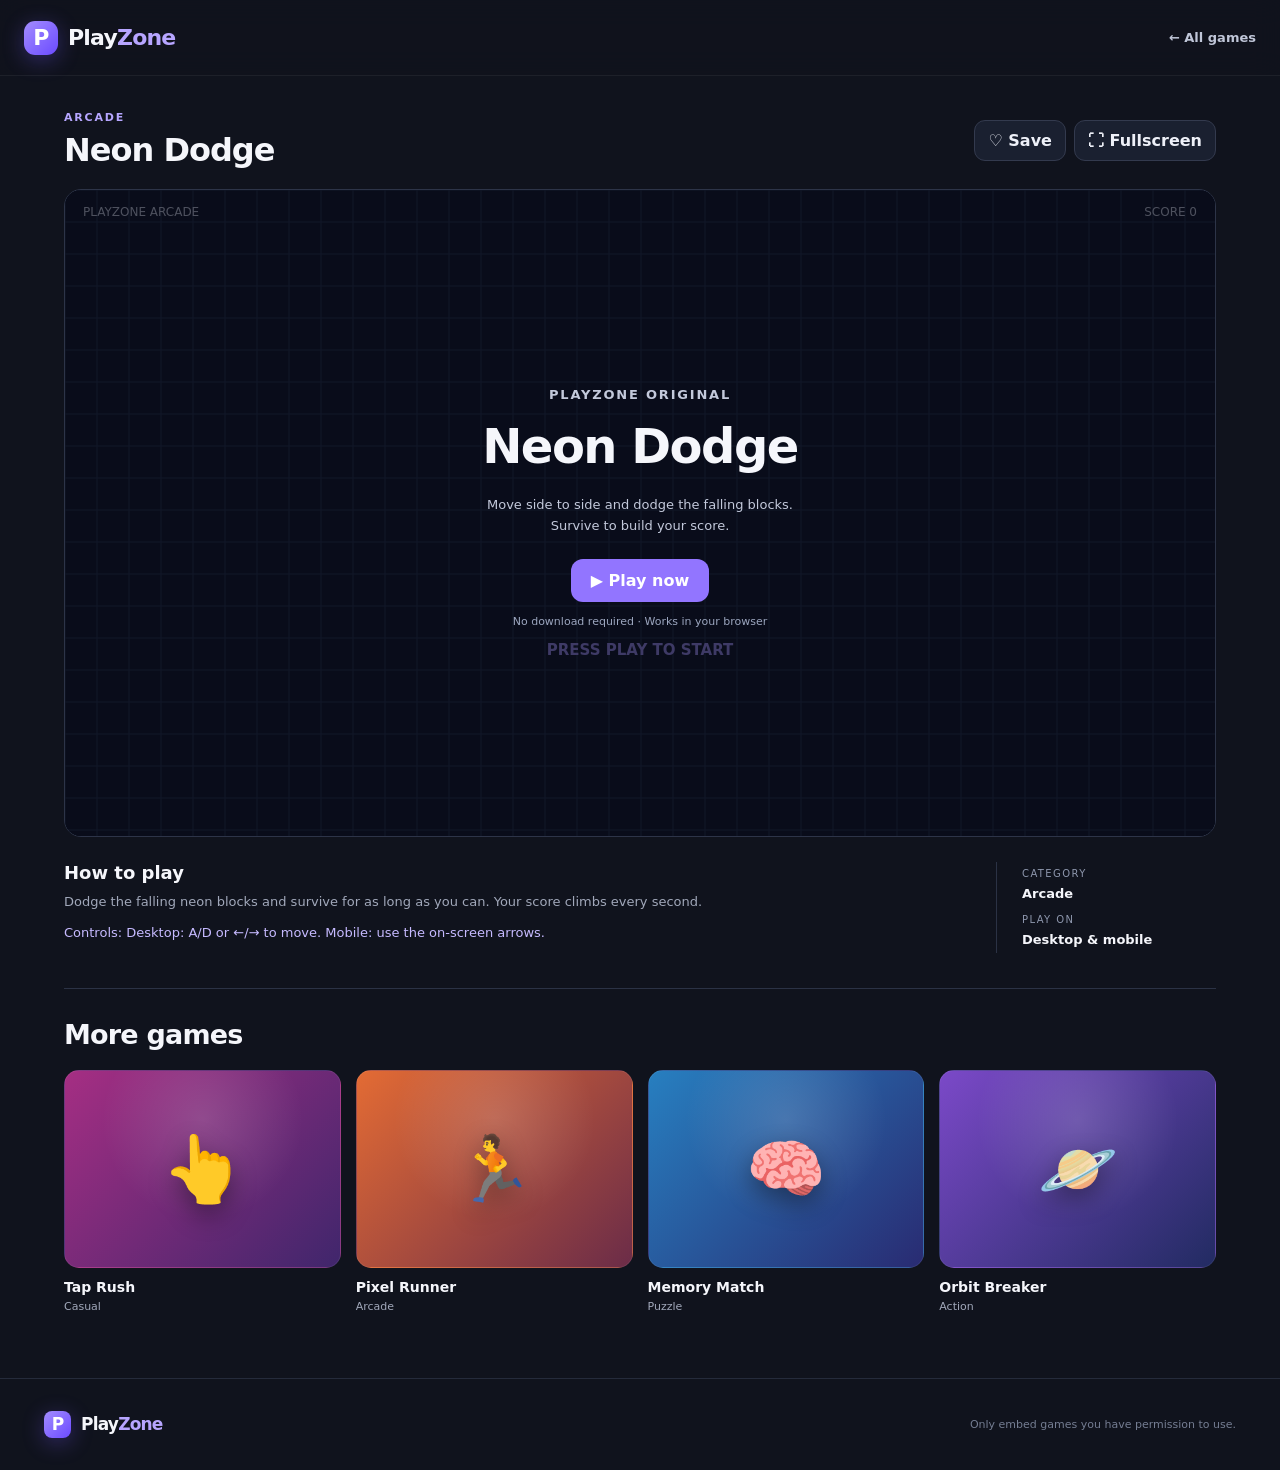
==== game.html @ 0334dfd9 "Add files via upload" ====
<!doctype html>
<html lang="en">
<head>
  <meta charset="utf-8">
  <meta name="viewport" content="width=device-width, initial-scale=1">
  <meta name="theme-color" content="#10131d">
  <meta name="description" content="Play free browser games on PlayZone.">
  <title>Play game — PlayZone</title>
  <link rel="icon" href="assets/favicon.svg" type="image/svg+xml">
  <link rel="stylesheet" href="styles.css">
  <script defer src="game.js"></script>
</head>
<body class="game-page">
  <header class="topbar">
    <a class="brand" href="./"><span class="brand-mark">P</span><span>Play<span class="brand-accent">Zone</span></span></a>
    <a class="back-link" href="./">← All games</a>
  </header>
  <main class="game-main">
    <div class="game-title-row"><div><p class="eyebrow" id="game-category">ARCADE</p><h1 id="game-title">Loading game…</h1></div><div class="game-actions"><button class="icon-button" id="favorite-button" aria-pressed="false">♡ Save</button><button class="icon-button" id="fullscreen-button">⛶ Fullscreen</button></div></div>
    <div class="player-shell" id="player-shell">
      <div id="built-in-game" class="built-in-game"></div>
      <iframe id="external-frame" title="Game player" allow="fullscreen; autoplay; gamepad; clipboard-read; clipboard-write" allowfullscreen referrerpolicy="strict-origin-when-cross-origin" hidden></iframe>
      <div class="player-error hidden" id="player-error"><h2>This game can't be embedded here</h2><p>The game host may block embedding. Choose a game that explicitly permits iframe embedding, or host a licensed copy yourself.</p><a id="external-link" class="primary-button" target="_blank" rel="noopener noreferrer">Open game website ↗</a></div>
    </div>
    <div class="game-info"><div><h2>How to play</h2><p id="game-description"></p><p class="controls" id="game-controls"></p></div><aside><span class="info-label">CATEGORY</span><strong id="info-category"></strong><span class="info-label">PLAY ON</span><strong>Desktop & mobile</strong></aside></div>
    <section class="related-section"><h2>More games</h2><div id="related-grid" class="related-grid"></div></section>
  </main>
  <footer><a class="brand footer-brand" href="./"><span class="brand-mark">P</span><span>Play<span class="brand-accent">Zone</span></span></a><p class="footer-small">Only embed games you have permission to use.</p></footer>
</body>
</html>
---- styles.css ----
:root{color-scheme:dark;--bg:#10131d;--panel:#191e2b;--panel2:#222839;--text:#f5f6fb;--muted:#a1a8ba;--accent:#8b6cff;--accent2:#b7a5ff;--line:#2b3245;--radius:18px;font-family:Inter,ui-sans-serif,system-ui,-apple-system,BlinkMacSystemFont,"Segoe UI",sans-serif}*{box-sizing:border-box}html{scroll-behavior:smooth}body{margin:0;background:var(--bg);color:var(--text);min-height:100vh}a{color:inherit;text-decoration:none}button,input{font:inherit}button,a{-webkit-tap-highlight-color:transparent}button{cursor:pointer}.topbar{height:76px;display:flex;align-items:center;gap:28px;padding:0 max(24px,calc((100vw - 1240px)/2));border-bottom:1px solid rgba(255,255,255,.06);background:rgba(16,19,29,.94);position:sticky;top:0;z-index:10;backdrop-filter:blur(14px)}.brand{display:flex;align-items:center;gap:10px;font-weight:850;font-size:22px;letter-spacing:-.8px;white-space:nowrap}.brand-mark{width:34px;height:34px;border-radius:11px;background:linear-gradient(135deg,#a38cff,#6b4bff);display:grid;place-items:center;color:white;font-size:22px;font-weight:900;box-shadow:0 5px 22px #795bff55}.brand-accent{color:var(--accent2)}.search-wrap{height:43px;display:flex;align-items:center;gap:10px;background:#1b2030;border:1px solid #2b3144;border-radius:12px;padding:0 12px;flex:1;max-width:560px;margin:auto}.search-wrap svg{width:19px;stroke:#9ea6bb;fill:none;stroke-width:2}.search-wrap input{min-width:0;flex:1;color:var(--text);background:none;border:0;outline:0}.search-wrap input::placeholder{color:#838ba0}.search-wrap:focus-within{border-color:#8b6cff;box-shadow:0 0 0 3px #8b6cff25}.search-wrap kbd{font-size:11px;color:#a7adc0;border:1px solid #41485c;border-radius:5px;padding:2px 6px}.icon-button,.secondary-button{border:1px solid #333a4e;background:#1a2030;color:#eef0f8;border-radius:11px;padding:10px 13px;font-weight:650;white-space:nowrap;transition:.15s}.icon-button:hover,.secondary-button:hover{border-color:var(--accent);background:#26233d}.icon-button[aria-pressed=true]{color:#c3b4ff;border-color:#8b6cff}.hero{max-width:1240px;margin:0 auto;padding:65px 24px 48px;min-height:350px;display:grid;grid-template-columns:1.1fr .9fr;align-items:center;overflow:hidden}.eyebrow{font-size:11px;letter-spacing:1.8px;font-weight:850;color:#b6a6ff;margin:0 0 13px}.live-dot{display:inline-block;width:7px;height:7px;border-radius:50%;background:#8ff0b5;margin-right:7px;box-shadow:0 0 12px #8ff0b5}.hero h1{font-size:clamp(38px,5vw,62px);line-height:1.02;letter-spacing:-2.8px;margin:0 0 17px;font-weight:900}.hero h1 span{color:var(--accent2)}.hero-copy>p{max-width:440px;color:var(--muted);font-size:16px;line-height:1.7;margin:0 0 25px}.primary-button{display:inline-flex;align-items:center;justify-content:center;gap:14px;background:linear-gradient(110deg,#9477ff,#6d4cff);border:0;border-radius:12px;padding:13px 18px;color:white;font-weight:800;box-shadow:0 8px 24px #7758ff35;transition:transform .15s,filter .15s}.primary-button:hover{transform:translateY(-2px);filter:brightness(1.08)}.hero-art{height:250px;position:relative;display:grid;place-items:center}.orbit{position:absolute;border:1px solid #8c73ff32;border-radius:50%;transform:rotate(-20deg)}.orbit-one{width:360px;height:180px}.orbit-two{width:300px;height:230px;transform:rotate(48deg)}.hero-console{position:relative;width:225px;height:155px;border-radius:24px;background:linear-gradient(145deg,#333a51,#171c2b);border:1px solid #59617a;box-shadow:0 28px 60px #0007, inset 0 2px 2px #ffffff22;transform:rotate(-8deg);padding:15px}.console-screen{height:90px;border-radius:13px;background:linear-gradient(135deg,#4b2b96,#181b3a);display:flex;flex-direction:column;align-items:center;justify-content:center;box-shadow:inset 0 0 25px #9d73ff45}.console-screen span{font-size:11px;letter-spacing:4px;color:#cfc2ff}.console-screen b{font-size:30px;letter-spacing:2px}.console-screen i{font-size:8px;letter-spacing:2px;color:#a5f1dd;font-style:normal}.console-pad{display:flex;justify-content:space-around;align-items:center;padding-top:10px}.console-pad span{width:9px;height:9px;border-radius:50%;background:#a48bff;box-shadow:0 0 10px #a48bff}.console-pad span:nth-child(2){background:#8ee5d1}.float-card{position:absolute;z-index:2;display:grid;place-items:center;border:1px solid #ffffff24;background:#282d43;border-radius:15px;box-shadow:0 12px 32px #0004;font-size:28px;color:#b9a9ff}.float-card-one{width:53px;height:53px;top:30px;left:12%}.float-card-two{width:45px;height:45px;right:10%;bottom:30px;color:#9af0d6}.category-nav{max-width:1240px;margin:0 auto;padding:0 24px 30px;display:flex;gap:9px;overflow-x:auto;scrollbar-width:thin}.category-chip{flex:0 0 auto;border:1px solid #2d3447;border-radius:999px;background:#171c29;color:#aeb5c7;padding:10px 15px;font-size:13px;font-weight:750}.category-chip:hover,.category-chip.active{background:#302751;border-color:#7d63e8;color:#eee9ff}.section-heading{max-width:1240px;margin:0 auto;padding:10px 24px 20px;display:flex;align-items:end;justify-content:space-between}.section-heading .eyebrow{margin-bottom:6px}.section-heading h2,.related-section h2{font-size:27px;letter-spacing:-.8px;margin:0}.result-count{font-size:12px;color:var(--muted);padding-bottom:5px}.game-grid{max-width:1240px;margin:0 auto;padding:0 24px 42px;display:grid;grid-template-columns:repeat(5,minmax(0,1fr));gap:18px}.game-card{min-width:0;position:relative}.game-thumb{width:100%;aspect-ratio:1.22;border-radius:15px;overflow:hidden;position:relative;display:flex;align-items:center;justify-content:center;isolation:isolate;border:1px solid #ffffff12;transition:transform .18s,border-color .18s}.game-card:hover .game-thumb{transform:translateY(-4px);border-color:#9a83ff99}.game-thumb::before{content:"";position:absolute;inset:0;background:radial-gradient(circle at 50% 25%,#ffffff26,transparent 50%);z-index:-1}.thumb-art{font-size:clamp(38px,5vw,68px);filter:drop-shadow(0 10px 13px #0006);user-select:none}.thumb-label{position:absolute;left:12px;bottom:10px;font-size:10px;font-weight:900;letter-spacing:1.5px;color:#ffffffb9;text-transform:uppercase}.card-title{font-weight:780;font-size:14px;margin:11px 0 5px;white-space:nowrap;overflow:hidden;text-overflow:ellipsis}.card-meta{display:flex;align-items:center;justify-content:space-between;color:var(--muted);font-size:11px}.tag{background:#22283a;border-radius:5px;padding:4px 6px}.card-fav{position:absolute;top:9px;right:9px;width:31px;height:31px;border-radius:10px;border:1px solid #ffffff35;background:#141724a8;color:white;font-size:17px;z-index:2}.card-fav[aria-pressed=true]{color:#d0c2ff;background:#4c3b86}.empty-state{text-align:center;padding:45px 20px 75px;color:var(--muted)}.empty-icon{font-size:44px;color:#b7a5ff}.empty-state h3{color:var(--text);margin:8px}.note-panel{max-width:1192px;margin:0 auto 70px;padding:22px 24px;display:flex;gap:17px;align-items:center;background:linear-gradient(110deg,#1b2030,#191d2b);border:1px solid #2a3043;border-radius:16px}.note-icon{width:45px;height:45px;display:grid;place-items:center;background:#30264e;border-radius:13px;color:#c4b6ff;font-size:24px;flex:0 0 auto}.note-panel h3{font-size:15px;margin:0 0 5px}.note-panel p{font-size:12px;line-height:1.6;color:var(--muted);margin:0}footer{border-top:1px solid #252b3b;padding:28px max(24px,calc((100vw - 1192px)/2));display:flex;align-items:center;gap:22px;color:var(--muted);font-size:12px;flex-wrap:wrap}.footer-brand{font-size:17px;color:var(--text)}.footer-brand .brand-mark{width:27px;height:27px;font-size:17px;border-radius:8px}.footer-small{margin-left:auto;color:#747d92;font-size:11px}.hidden{display:none!important}.toast{position:fixed;bottom:22px;left:50%;transform:translate(-50%,20px);background:#292e40;border:1px solid #464e67;border-radius:12px;padding:12px 18px;box-shadow:0 10px 40px #0005;opacity:0;pointer-events:none;transition:.2s;z-index:30;font-size:13px}.toast.show{opacity:1;transform:translate(-50%,0)}.game-main{max-width:1200px;margin:0 auto;padding:35px 24px 65px}.back-link{margin-left:auto;color:#c0c6d8;font-size:13px;font-weight:700}.game-title-row{display:flex;justify-content:space-between;align-items:center;gap:18px;margin-bottom:20px}.game-title-row h1{font-size:32px;margin:0;letter-spacing:-1px}.game-title-row .eyebrow{margin-bottom:7px}.game-actions{display:flex;gap:8px}.player-shell{position:relative;background:#080a11;border:1px solid #2d3448;border-radius:17px;overflow:hidden;min-height:400px;aspect-ratio:16/9;display:grid;place-items:center}.player-shell iframe{border:0;width:100%;height:100%;position:absolute;inset:0;background:#080a11}.built-in-game{width:100%;height:100%;min-height:400px;position:absolute;inset:0}.player-error{position:relative;z-index:2;max-width:470px;text-align:center;padding:28px}.player-error p{color:var(--muted);line-height:1.6}.game-info{display:grid;grid-template-columns:1fr 220px;gap:35px;padding:25px 0 35px;border-bottom:1px solid var(--line)}.game-info h2{font-size:18px;margin:0 0 8px}.game-info p{color:var(--muted);line-height:1.7;font-size:13px;margin:0 0 9px}.game-info .controls{color:#c6baff}.game-info aside{display:flex;flex-direction:column;gap:7px;border-left:1px solid var(--line);padding-left:25px}.info-label{font-size:10px;letter-spacing:1.4px;color:#8e97ad;margin-top:6px}.game-info aside strong{font-size:13px}.related-section{padding-top:30px}.related-section h2{margin-bottom:20px}.related-grid{display:grid;grid-template-columns:repeat(4,minmax(0,1fr));gap:15px}.related-card .game-thumb{aspect-ratio:1.4}.game-canvas-wrap{height:100%;min-height:400px;position:relative;background:#0c1020;overflow:hidden;display:flex;flex-direction:column}.game-hud{display:flex;justify-content:space-between;padding:15px 18px;color:#d6d9e9;font-size:12px;position:absolute;top:0;left:0;right:0;z-index:2;pointer-events:none}.game-canvas{display:block;width:100%;height:100%;min-height:400px;touch-action:none}.game-overlay{position:absolute;inset:0;display:flex;flex-direction:column;align-items:center;justify-content:center;text-align:center;background:#090c17a8;padding:20px;z-index:3}.game-overlay h2{font-size:clamp(28px,5vw,48px);margin:0 0 8px;letter-spacing:-1.5px}.game-overlay p{color:#c3c9db;line-height:1.6;font-size:13px;max-width:350px}.game-overlay button{border:0;background:#9275ff;color:white;border-radius:12px;padding:12px 20px;font-weight:850;margin-top:9px}.game-overlay .small{font-size:11px;color:#9ca6bf}.mobile-controls{display:none;position:absolute;bottom:14px;left:0;right:0;justify-content:space-between;padding:0 16px;z-index:2;pointer-events:none}.mobile-controls button{pointer-events:auto;border:1px solid #ffffff35;background:#1c2140c9;color:white;border-radius:14px;width:58px;height:54px;font-size:21px;touch-action:none}.mobile-controls .control-group{display:flex;gap:9px}.game-canvas-wrap canvas{outline:none}@media(max-width:1000px){.game-grid{grid-template-columns:repeat(4,minmax(0,1fr));gap:15px}.hero{padding-top:50px}.note-panel{margin-left:24px;margin-right:24px}}@media(max-width:720px){.topbar{height:65px;padding:0 14px;gap:12px}.brand{font-size:19px;gap:7px}.brand-mark{width:30px;height:30px}.search-wrap{height:39px;padding:0 9px;gap:7px}.search-wrap kbd,.desktop-only{display:none}.icon-button{padding:9px 10px}.hero{grid-template-columns:1fr;padding:45px 20px 25px;min-height:0}.hero h1{font-size:47px}.hero-copy>p{font-size:14px}.hero-art{height:190px;margin-top:6px}.hero-console{transform:scale(.82) rotate(-8deg)}.orbit-one{width:290px}.orbit-two{width:230px}.category-nav{padding:0 18px 24px}.section-heading{padding:6px 18px 17px}.section-heading h2{font-size:23px}.game-grid{padding:0 18px 30px;grid-template-columns:repeat(2,minmax(0,1fr));gap:18px 12px}.game-thumb{border-radius:12px}.card-title{font-size:13px}.note-panel{margin:0 18px 45px;padding:17px}.note-panel p{font-size:11px}footer{padding:23px 18px;gap:12px}.footer-small{margin-left:0;width:100%}.game-main{padding:25px 14px 45px}.game-title-row{align-items:flex-start;flex-direction:column}.game-title-row h1{font-size:27px}.game-actions{width:100%}.game-actions button{flex:1}.player-shell{aspect-ratio:4/3;min-height:330px;border-radius:12px}.built-in-game,.game-canvas-wrap,.game-canvas{min-height:330px}.game-info{grid-template-columns:1fr;gap:18px}.game-info aside{border-left:0;border-top:1px solid var(--line);padding:15px 0 0}.related-grid{grid-template-columns:repeat(2,minmax(0,1fr));gap:12px}.back-link{font-size:12px}}@media(max-width:380px){.brand{font-size:16px}.brand-mark{width:27px;height:27px}.topbar{gap:8px}.search-wrap input{font-size:12px}.hero h1{font-size:40px}}@media(hover:none){.mobile-controls{display:flex}}
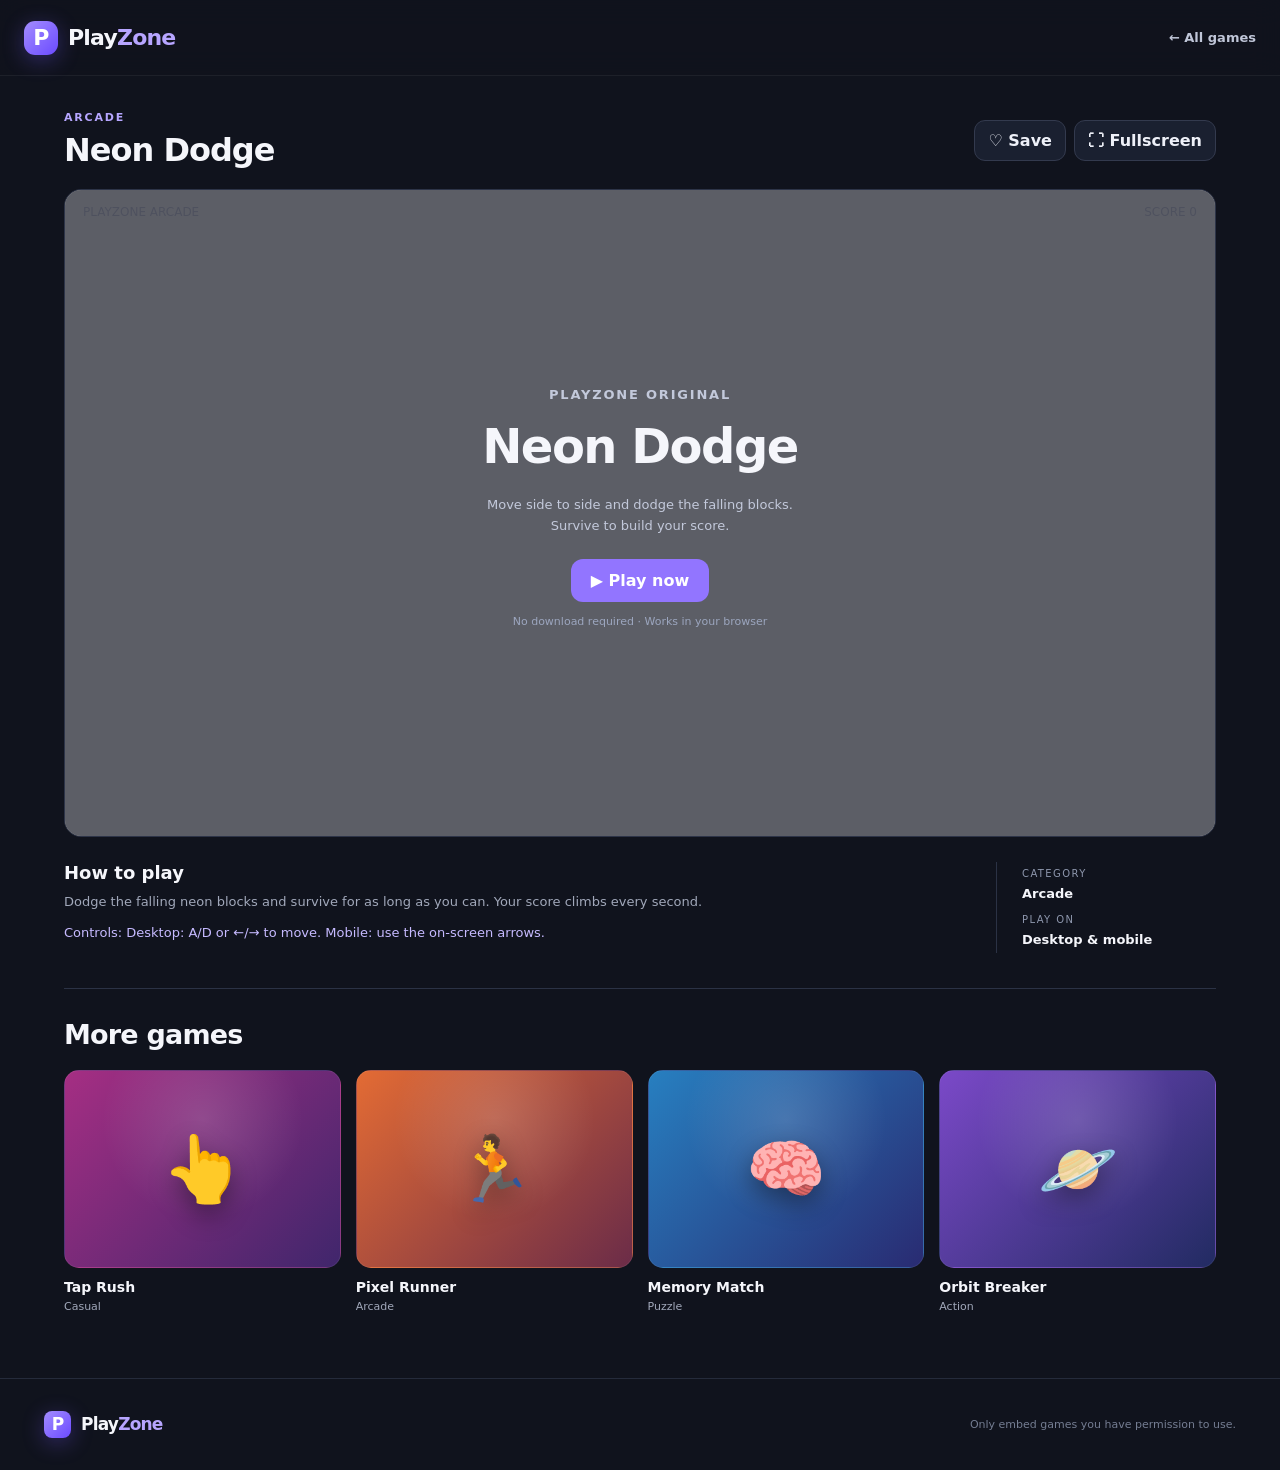
==== commit 6e8c6616: "game.html" ====
--- a/game.html
+++ b/game.html
@@ -19,7 +19,14 @@
     <div class="game-title-row"><div><p class="eyebrow" id="game-category">ARCADE</p><h1 id="game-title">Loading game…</h1></div><div class="game-actions"><button class="icon-button" id="favorite-button" aria-pressed="false">♡ Save</button><button class="icon-button" id="fullscreen-button">⛶ Fullscreen</button></div></div>
     <div class="player-shell" id="player-shell">
       <div id="built-in-game" class="built-in-game"></div>
-      <iframe id="external-frame" title="Game player" allow="fullscreen; autoplay; gamepad; clipboard-read; clipboard-write" allowfullscreen referrerpolicy="strict-origin-when-cross-origin" hidden></iframe>
+
+<iframe
+  src="https://www.crazygames.com/game/buildnow-gg"
+  title="BuildNow.GG"
+  allow="autoplay; fullscreen; gamepad"
+  allowfullscreen
+  style="width:100%; height:80vh; border:0; display:block;"
+></iframe>
       <div class="player-error hidden" id="player-error"><h2>This game can't be embedded here</h2><p>The game host may block embedding. Choose a game that explicitly permits iframe embedding, or host a licensed copy yourself.</p><a id="external-link" class="primary-button" target="_blank" rel="noopener noreferrer">Open game website ↗</a></div>
     </div>
     <div class="game-info"><div><h2>How to play</h2><p id="game-description"></p><p class="controls" id="game-controls"></p></div><aside><span class="info-label">CATEGORY</span><strong id="info-category"></strong><span class="info-label">PLAY ON</span><strong>Desktop & mobile</strong></aside></div>
@@ -27,4 +34,4 @@
   </main>
   <footer><a class="brand footer-brand" href="./"><span class="brand-mark">P</span><span>Play<span class="brand-accent">Zone</span></span></a><p class="footer-small">Only embed games you have permission to use.</p></footer>
 </body>
-</html>+</html>
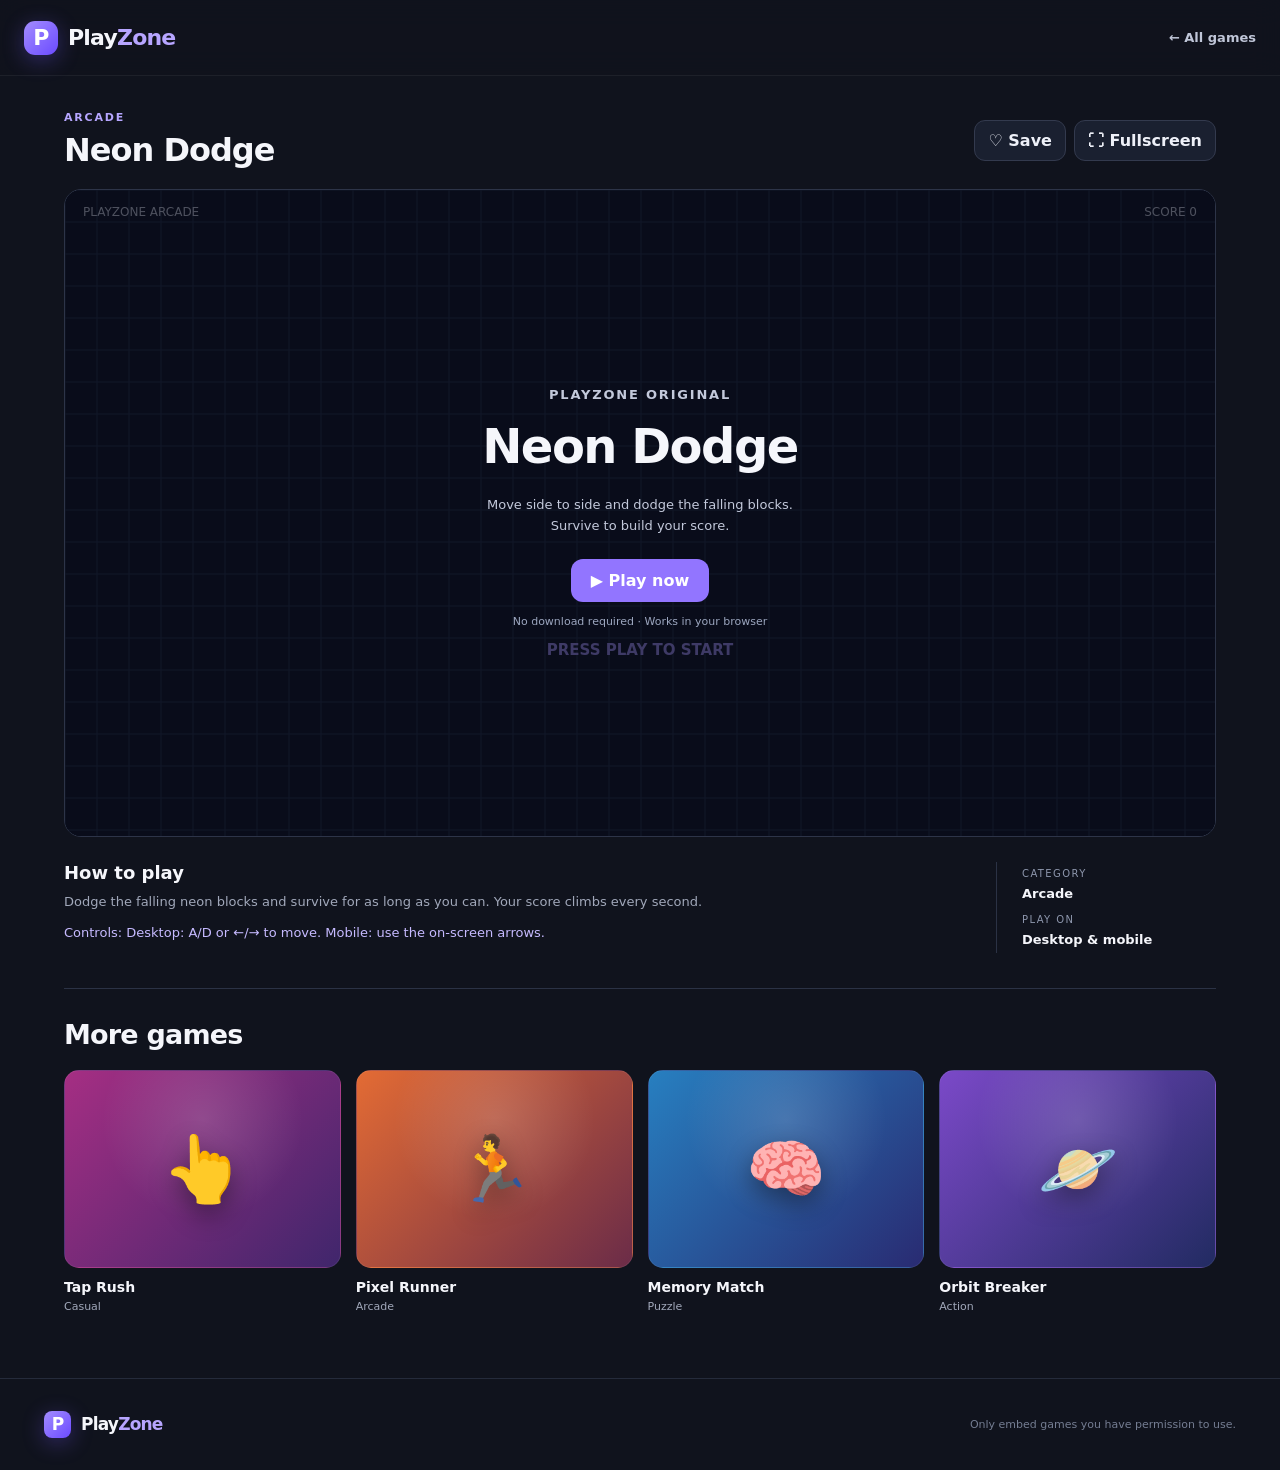
==== commit 61744208: "game.html" ====
--- a/game.html
+++ b/game.html
@@ -19,14 +19,7 @@
     <div class="game-title-row"><div><p class="eyebrow" id="game-category">ARCADE</p><h1 id="game-title">Loading game…</h1></div><div class="game-actions"><button class="icon-button" id="favorite-button" aria-pressed="false">♡ Save</button><button class="icon-button" id="fullscreen-button">⛶ Fullscreen</button></div></div>
     <div class="player-shell" id="player-shell">
       <div id="built-in-game" class="built-in-game"></div>
-
-<iframe
-  src="https://www.crazygames.com/game/buildnow-gg"
-  title="BuildNow.GG"
-  allow="autoplay; fullscreen; gamepad"
-  allowfullscreen
-  style="width:100%; height:80vh; border:0; display:block;"
-></iframe>
+      <iframe id="external-frame" title="Game player" allow="fullscreen; autoplay; gamepad; clipboard-read; clipboard-write" allowfullscreen referrerpolicy="strict-origin-when-cross-origin" hidden></iframe>
       <div class="player-error hidden" id="player-error"><h2>This game can't be embedded here</h2><p>The game host may block embedding. Choose a game that explicitly permits iframe embedding, or host a licensed copy yourself.</p><a id="external-link" class="primary-button" target="_blank" rel="noopener noreferrer">Open game website ↗</a></div>
     </div>
     <div class="game-info"><div><h2>How to play</h2><p id="game-description"></p><p class="controls" id="game-controls"></p></div><aside><span class="info-label">CATEGORY</span><strong id="info-category"></strong><span class="info-label">PLAY ON</span><strong>Desktop & mobile</strong></aside></div>
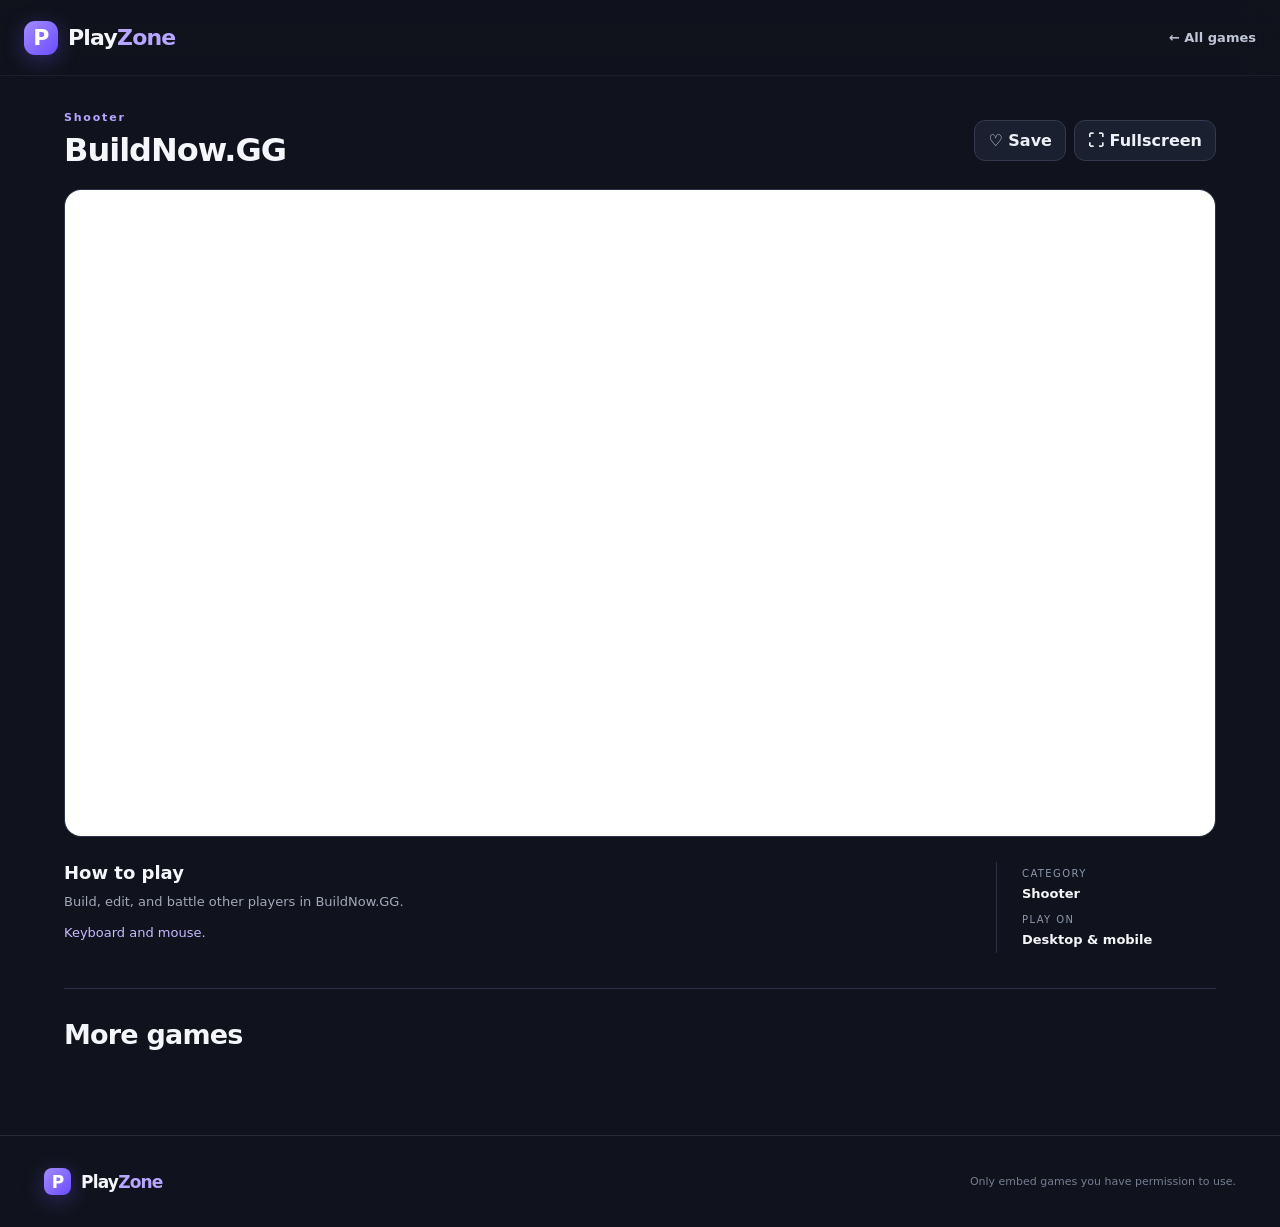
==== commit 1450205c: "game.html" ====
--- a/game.html
+++ b/game.html
@@ -17,11 +17,23 @@
   </header>
   <main class="game-main">
     <div class="game-title-row"><div><p class="eyebrow" id="game-category">ARCADE</p><h1 id="game-title">Loading game…</h1></div><div class="game-actions"><button class="icon-button" id="favorite-button" aria-pressed="false">♡ Save</button><button class="icon-button" id="fullscreen-button">⛶ Fullscreen</button></div></div>
-    <div class="player-shell" id="player-shell">
-      <div id="built-in-game" class="built-in-game"></div>
-      <iframe id="external-frame" title="Game player" allow="fullscreen; autoplay; gamepad; clipboard-read; clipboard-write" allowfullscreen referrerpolicy="strict-origin-when-cross-origin" hidden></iframe>
-      <div class="player-error hidden" id="player-error"><h2>This game can't be embedded here</h2><p>The game host may block embedding. Choose a game that explicitly permits iframe embedding, or host a licensed copy yourself.</p><a id="external-link" class="primary-button" target="_blank" rel="noopener noreferrer">Open game website ↗</a></div>
-    </div>
+  
+<div class="player-shell" id="player-shell">
+  <div style="position:relative;width:100%;height:0;overflow:hidden;padding-bottom:56.25%;">
+    <iframe
+      id="embededGame"
+      src="https://idev.games/embed/amoeba-online"
+      title="Amoeba Online"
+      scrolling="no"
+      allow="fullscreen; autoplay"
+      allowfullscreen
+      style="position:absolute;top:0;left:0;width:100%;height:100%;border:0;">
+      Browser not compatible.
+    </iframe>
+  </div>
+</div>
+
+  
     <div class="game-info"><div><h2>How to play</h2><p id="game-description"></p><p class="controls" id="game-controls"></p></div><aside><span class="info-label">CATEGORY</span><strong id="info-category"></strong><span class="info-label">PLAY ON</span><strong>Desktop & mobile</strong></aside></div>
     <section class="related-section"><h2>More games</h2><div id="related-grid" class="related-grid"></div></section>
   </main>
